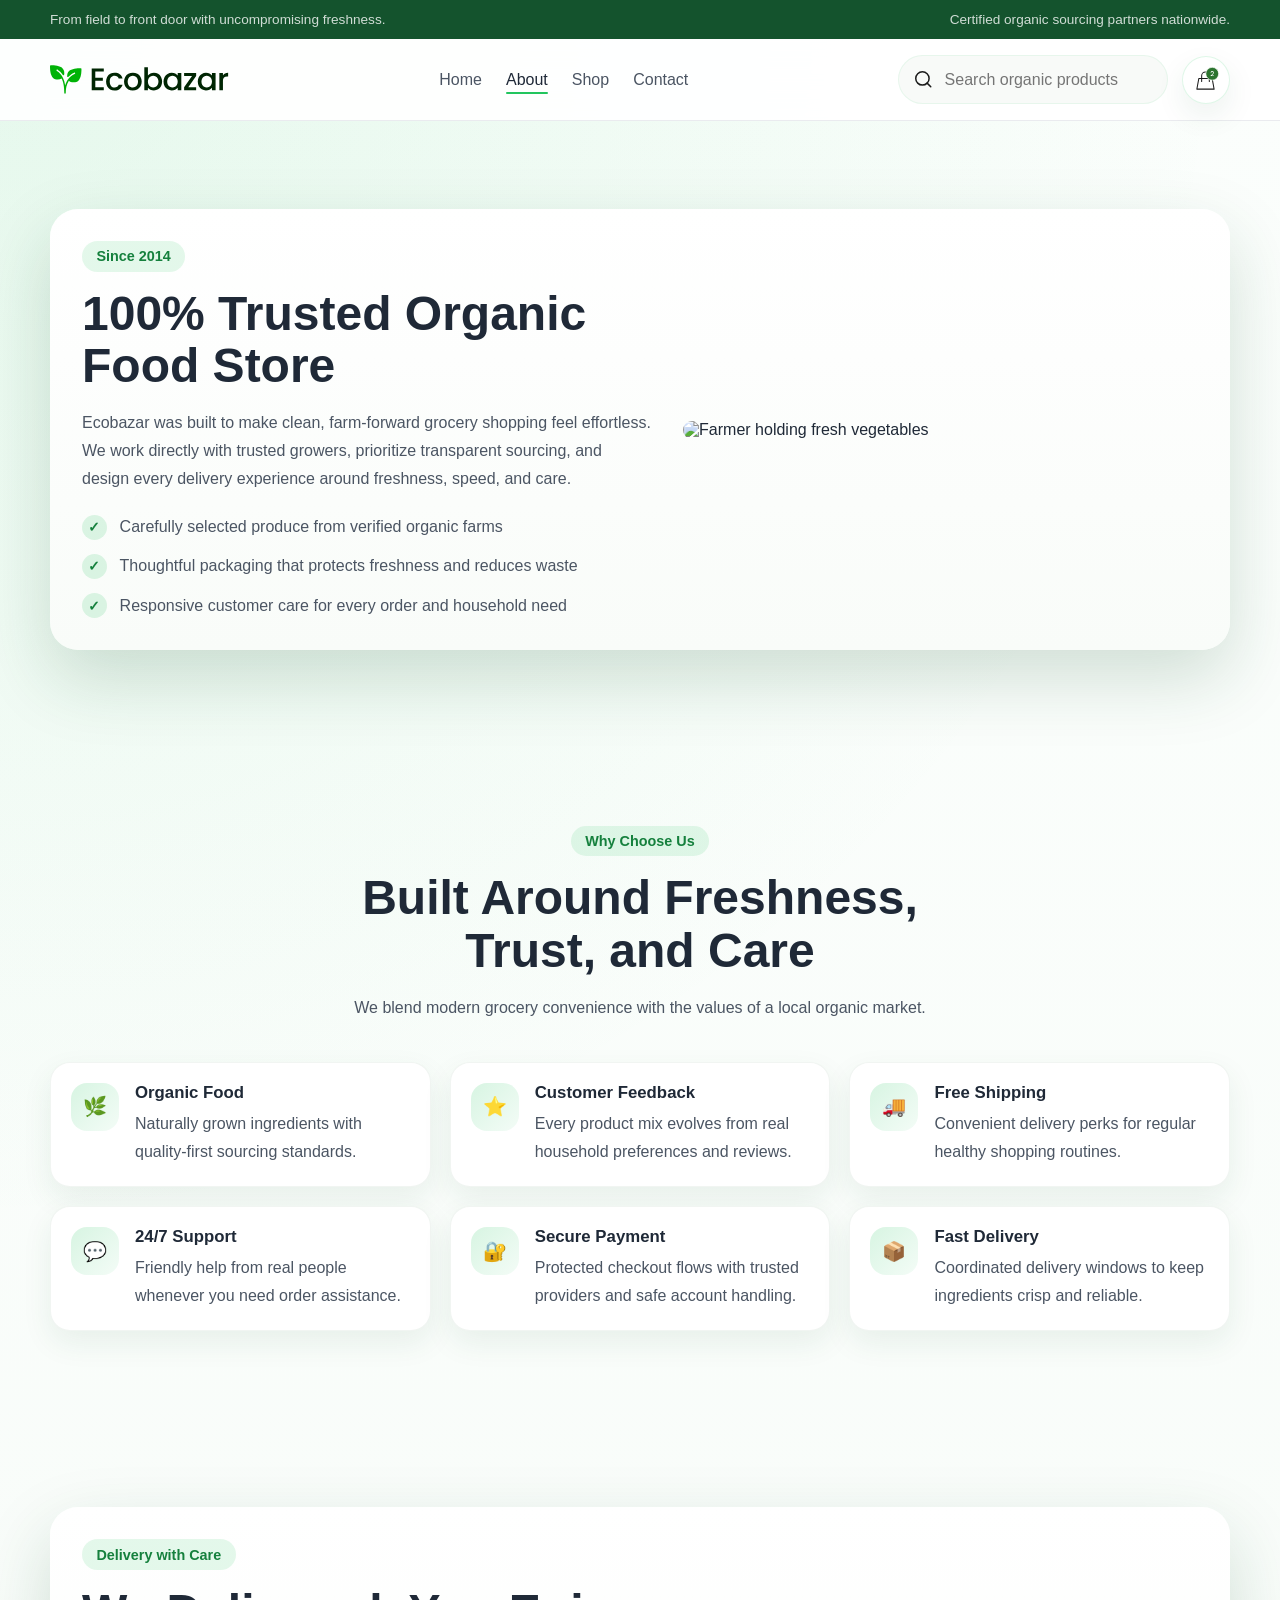
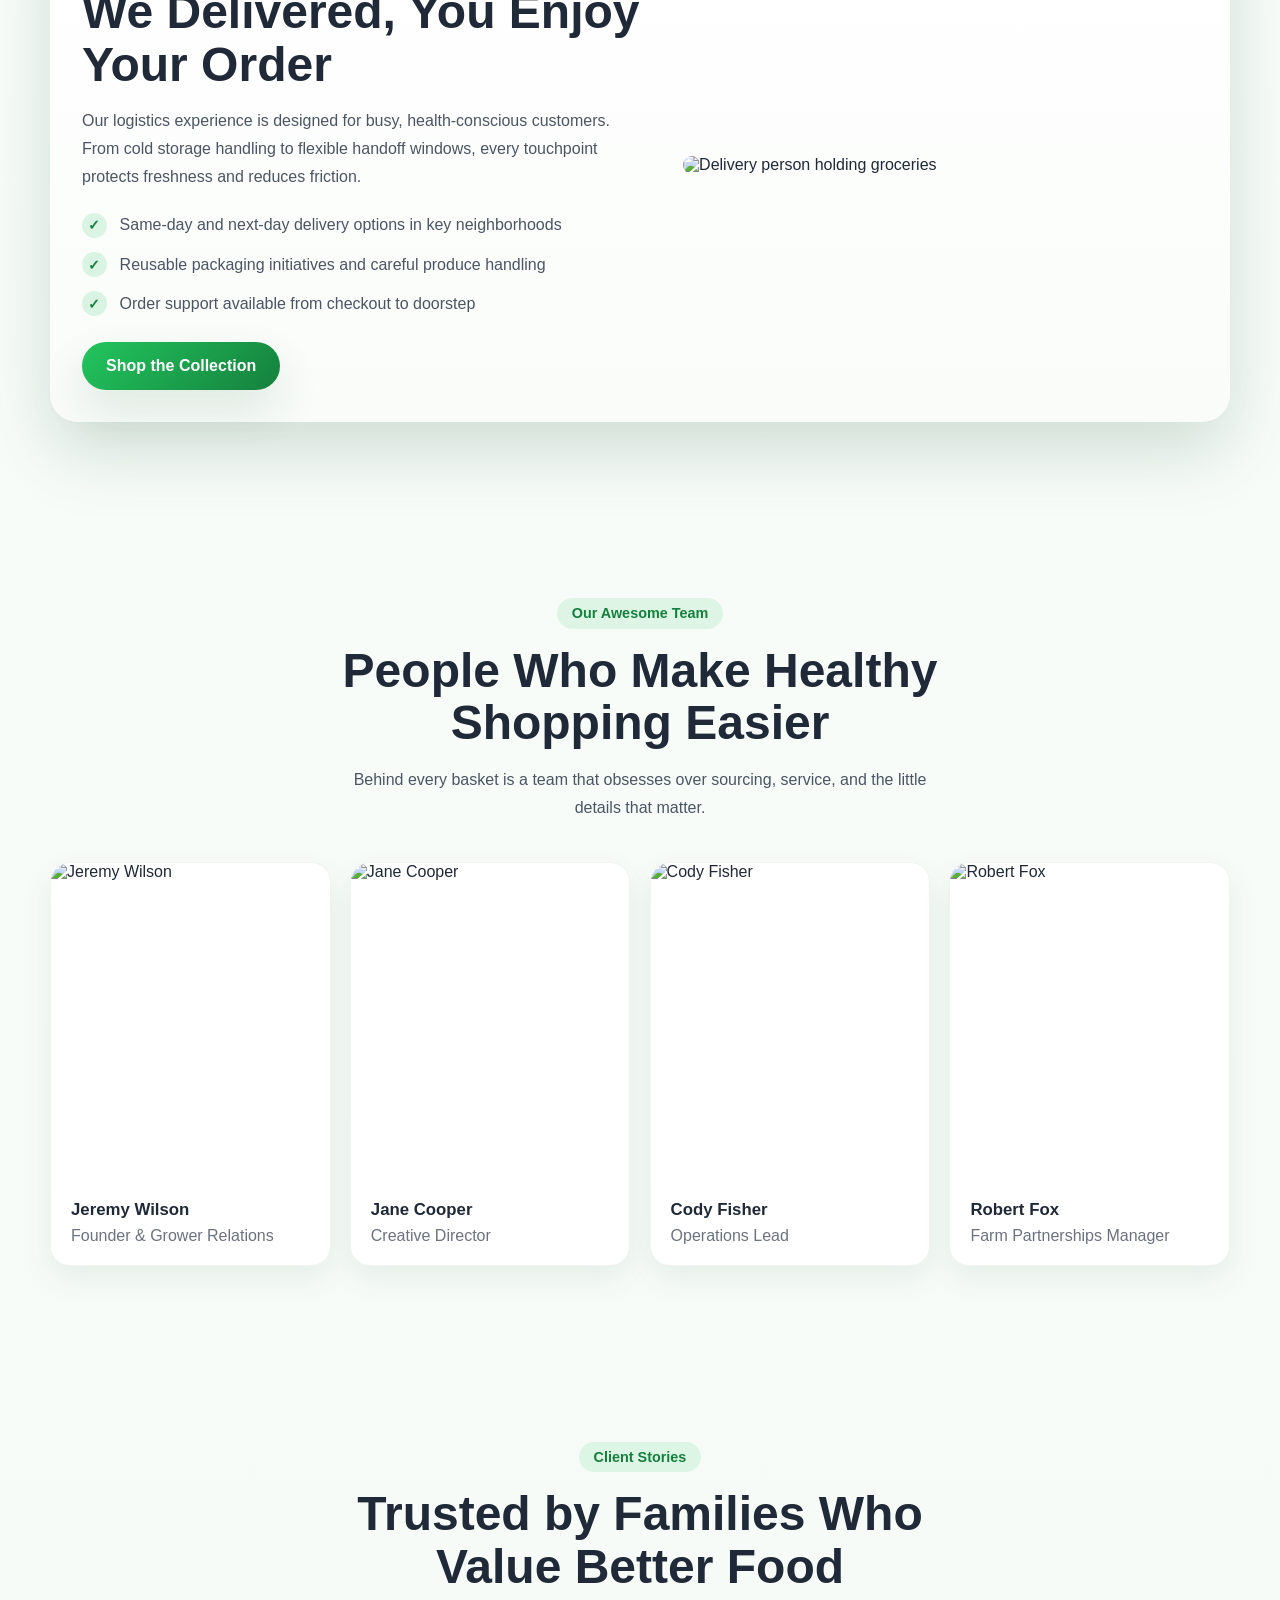
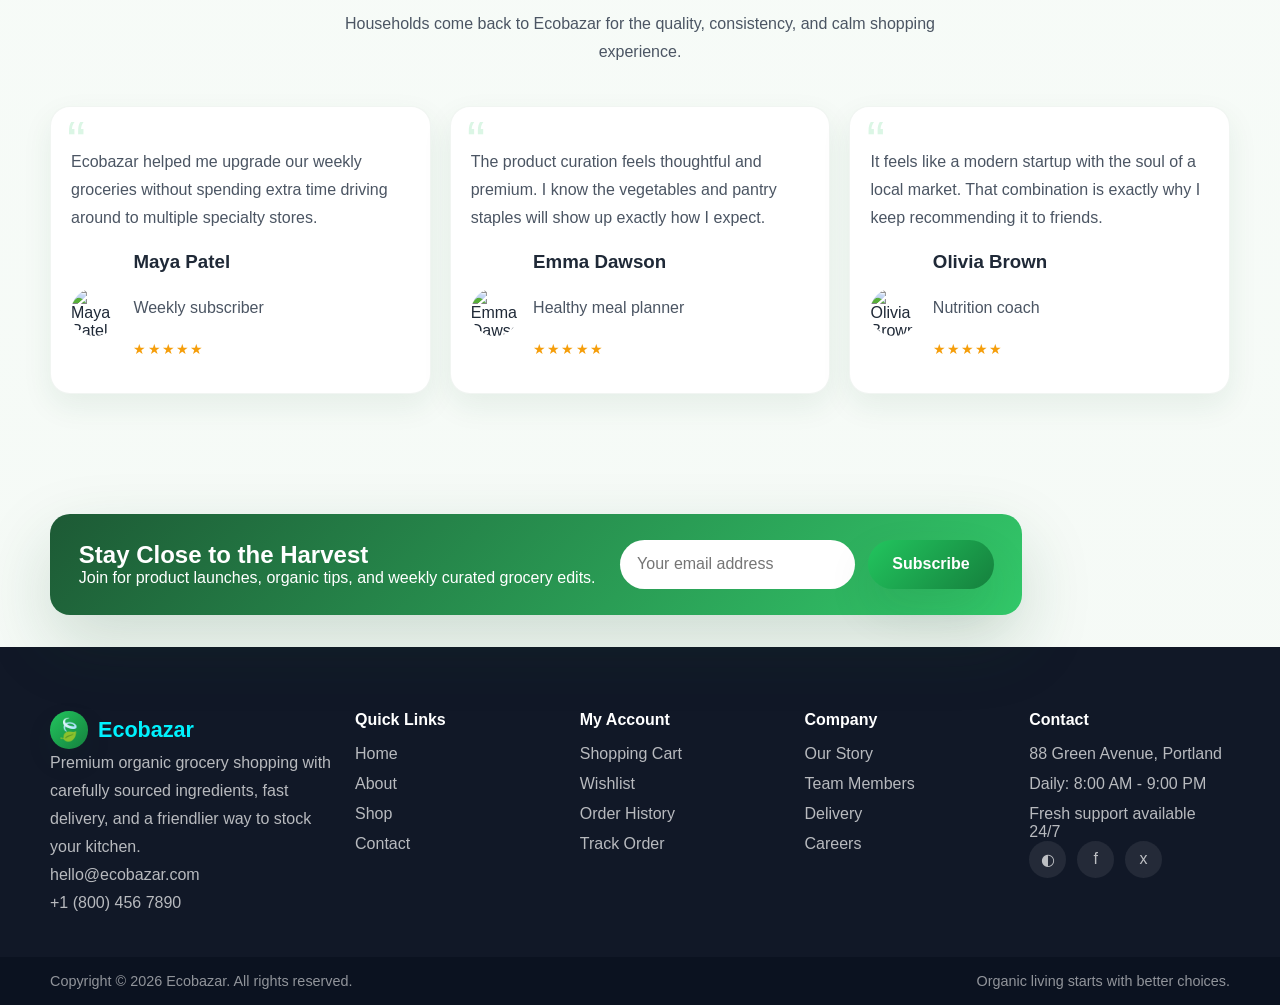
==== about.html @ c571ba60 "addlan" ====
<!DOCTYPE html>
<html lang="en">
  <head>
    <meta charset="UTF-8" />
    <meta name="viewport" content="width=device-width, initial-scale=1.0" />
    <title>About Ecobazar | Trusted Organic Food Store</title>
    <link rel="preconnect" href="https://fonts.googleapis.com" />
    <link rel="preconnect" href="https://fonts.gstatic.com" crossorigin />
    <link
      href="https://fonts.googleapis.com/css2?family=Poppins:wght@400;500;600;700;800&display=swap"
      rel="stylesheet"
    />
    <link rel="stylesheet" href="style.css" />
  </head>
  <body>
    <div class="page-shell">
      <div class="topbar">
        <div class="container">
          <span>From field to front door with uncompromising freshness.</span>
          <span>Certified organic sourcing partners nationwide.</span>
        </div>
      </div>
      <header class="header-main">
        <div class="container">
          <a class="logo" href="index.html">
            <img src="./images/escobarlogo.svg" alt="" class="nav__logo">
          </a>
          <div class="mobile-only-menu">
            <div class="menu-btn" onclick="toggleMenu()">
              <div class="bar"></div>
              <div class="bar"></div>
            </div>
            <div class="nav-container" id="navContainer">
              <ul class="nav-links">
                <li style="--i: 0.1s"><a href="index.html">Home</a></li>
                <li style="--i: 0.1s"><a href="about.html">About</a></li>
                <li style="--i: 0.2s"><a href="shop.html">Shop</a></li>
                <li style="--i: 0.3s"><a href="#footer-contact">Contact</a></li>
              </ul>
            </div>
          </div>
          <nav class="nav" aria-label="Primary navigation">
            <a href="index.html">Home</a>
            <a class="is-active" href="about.html">About</a>
            <a href="shop.html">Shop</a>
            <a href="#footer-contact">Contact</a>
          </nav>

          <div class="header-actions">
            <label class="search" aria-label="Search products">
              <img src="./images/searchicon.svg" alt="" class="nav__search">
              <input type="search" placeholder="Search organic products" />
            </label>
            <a class="icon-button" href="shop.html" aria-label="Cart"><img src="./images/shopbag.svg" alt="" class="nav__shop"></a>
          </div>
        </div>
      </header>

      <main>
        <section class="section">
          <div class="container">
            <div class="about-hero">
              <div class="content-block">
                <span class="eyebrow">Since 2014</span>
                <h1>100% Trusted Organic Food Store</h1>
                <p>
                  Ecobazar was built to make clean, farm-forward grocery shopping feel effortless. We
                  work directly with trusted growers, prioritize transparent sourcing, and design every
                  delivery experience around freshness, speed, and care.
                </p>
                <ul class="bullet-list">
                  <li>Carefully selected produce from verified organic farms</li>
                  <li>Thoughtful packaging that protects freshness and reduces waste</li>
                  <li>Responsive customer care for every order and household need</li>
                </ul>
              </div>
              <div class="media-card">
                <img
                  src="https://images.unsplash.com/photo-1464226184884-fa280b87c399?auto=format&fit=crop&w=1000&q=80"
                  alt="Farmer holding fresh vegetables"
                />
              </div>
            </div>
          </div>
        </section>

        <section class="section">
          <div class="container">
            <div class="section-heading">
              <span class="eyebrow">Why Choose Us</span>
              <h2>Built Around Freshness, Trust, and Care</h2>
              <p>
                We blend modern grocery convenience with the values of a local organic market.
              </p>
            </div>

            <div class="benefits-grid">
              <article class="benefit-card">
                <span class="benefit-icon">🌿</span>
                <div>
                  <h3>Organic Food</h3>
                  <p>Naturally grown ingredients with quality-first sourcing standards.</p>
                </div>
              </article>
              <article class="benefit-card">
                <span class="benefit-icon">⭐</span>
                <div>
                  <h3>Customer Feedback</h3>
                  <p>Every product mix evolves from real household preferences and reviews.</p>
                </div>
              </article>
              <article class="benefit-card">
                <span class="benefit-icon">🚚</span>
                <div>
                  <h3>Free Shipping</h3>
                  <p>Convenient delivery perks for regular healthy shopping routines.</p>
                </div>
              </article>
              <article class="benefit-card">
                <span class="benefit-icon">💬</span>
                <div>
                  <h3>24/7 Support</h3>
                  <p>Friendly help from real people whenever you need order assistance.</p>
                </div>
              </article>
              <article class="benefit-card">
                <span class="benefit-icon">🔐</span>
                <div>
                  <h3>Secure Payment</h3>
                  <p>Protected checkout flows with trusted providers and safe account handling.</p>
                </div>
              </article>
              <article class="benefit-card">
                <span class="benefit-icon">📦</span>
                <div>
                  <h3>Fast Delivery</h3>
                  <p>Coordinated delivery windows to keep ingredients crisp and reliable.</p>
                </div>
              </article>
            </div>
          </div>
        </section>

        <section class="section">
          <div class="container">
            <div class="delivery-panel">
              <div class="content-block">
                <span class="eyebrow">Delivery with Care</span>
                <h2>We Delivered, You Enjoy Your Order</h2>
                <p>
                  Our logistics experience is designed for busy, health-conscious customers. From cold
                  storage handling to flexible handoff windows, every touchpoint protects freshness and
                  reduces friction.
                </p>
                <ul class="bullet-list">
                  <li>Same-day and next-day delivery options in key neighborhoods</li>
                  <li>Reusable packaging initiatives and careful produce handling</li>
                  <li>Order support available from checkout to doorstep</li>
                </ul>
                <div style="margin-top: 1.6rem">
                  <a class="button" href="shop.html">Shop the Collection</a>
                </div>
              </div>
              <div class="media-card">
                <img
                  src="https://images.unsplash.com/photo-1583258292688-d0213dc5a3a8?auto=format&fit=crop&w=1000&q=80"
                  alt="Delivery person holding groceries"
                />
              </div>
            </div>
          </div>
        </section>

        <section class="section">
          <div class="container">
            <div class="section-heading">
              <span class="eyebrow">Our Awesome Team</span>
              <h2>People Who Make Healthy Shopping Easier</h2>
              <p>
                Behind every basket is a team that obsesses over sourcing, service, and the little
                details that matter.
              </p>
            </div>

            <div class="team-grid">
              <article class="team-card">
                <img src="https://images.unsplash.com/photo-1500648767791-00dcc994a43e?auto=format&fit=crop&w=700&q=80" alt="Jeremy Wilson" />
                <div class="team-copy">
                  <h3>Jeremy Wilson</h3>
                  <p>Founder &amp; Grower Relations</p>
                </div>
              </article>
              <article class="team-card">
                <img src="https://images.unsplash.com/photo-1506794778202-cad84cf45f1d?auto=format&fit=crop&w=700&q=80" alt="Jane Cooper" />
                <div class="team-copy">
                  <h3>Jane Cooper</h3>
                  <p>Creative Director</p>
                </div>
              </article>
              <article class="team-card">
                <img src="https://images.unsplash.com/photo-1507591064344-4c6ce005b128?auto=format&fit=crop&w=700&q=80" alt="Cody Fisher" />
                <div class="team-copy">
                  <h3>Cody Fisher</h3>
                  <p>Operations Lead</p>
                </div>
              </article>
              <article class="team-card">
                <img src="https://images.unsplash.com/photo-1502767089025-6572583495b0?auto=format&fit=crop&w=700&q=80" alt="Robert Fox" />
                <div class="team-copy">
                  <h3>Robert Fox</h3>
                  <p>Farm Partnerships Manager</p>
                </div>
              </article>
            </div>
          </div>
        </section>

        <section class="section">
          <div class="container">
            <div class="section-heading">
              <span class="eyebrow">Client Stories</span>
              <h2>Trusted by Families Who Value Better Food</h2>
              <p>
                Households come back to Ecobazar for the quality, consistency, and calm shopping
                experience.
              </p>
            </div>

            <div class="testimonial-grid">
              <article class="testimonial-card">
                <p>
                  Ecobazar helped me upgrade our weekly groceries without spending extra time driving
                  around to multiple specialty stores.
                </p>
                <div class="reviewer">
                  <img src="https://images.unsplash.com/photo-1494790108377-be9c29b29330?auto=format&fit=crop&w=200&q=80" alt="Maya Patel" />
                  <div>
                    <h3>Maya Patel</h3>
                    <p class="reviewer-role">Weekly subscriber</p>
                    <div class="rating">★★★★★</div>
                  </div>
                </div>
              </article>
              <article class="testimonial-card">
                <p>
                  The product curation feels thoughtful and premium. I know the vegetables and pantry
                  staples will show up exactly how I expect.
                </p>
                <div class="reviewer">
                  <img src="https://images.unsplash.com/photo-1438761681033-6461ffad8d80?auto=format&fit=crop&w=200&q=80" alt="Emma Dawson" />
                  <div>
                    <h3>Emma Dawson</h3>
                    <p class="reviewer-role">Healthy meal planner</p>
                    <div class="rating">★★★★★</div>
                  </div>
                </div>
              </article>
              <article class="testimonial-card">
                <p>
                  It feels like a modern startup with the soul of a local market. That combination is
                  exactly why I keep recommending it to friends.
                </p>
                <div class="reviewer">
                  <img src="https://images.unsplash.com/photo-1502685104226-ee32379fefbe?auto=format&fit=crop&w=200&q=80" alt="Olivia Brown" />
                  <div>
                    <h3>Olivia Brown</h3>
                    <p class="reviewer-role">Nutrition coach</p>
                    <div class="rating">★★★★★</div>
                  </div>
                </div>
              </article>
            </div>
          </div>
        </section>
      </main>

      <section class="newsletter">
        <div class="container">
          <div class="newsletter-panel">
            <div>
              <h2>Stay Close to the Harvest</h2>
              <p>Join for product launches, organic tips, and weekly curated grocery edits.</p>
            </div>
            <form class="newsletter-form">
              <input type="email" placeholder="Your email address" />
              <button class="button" type="submit">Subscribe</button>
            </form>
          </div>
        </div>
      </section>

      <footer class="footer-main" id="footer-contact">
        <div class="container">
          <div class="footer-grid">
            <div class="footer-column">
              <a class="logo" href="index.html">
                <span class="logo-mark">🍃</span>
                <span>Ecobazar</span>
              </a>
              <p>
                Premium organic grocery shopping with carefully sourced ingredients, fast delivery,
                and a friendlier way to stock your kitchen.
              </p>
              <p>hello@ecobazar.com</p>
              <p>+1 (800) 456 7890</p>
            </div>
            <div class="footer-column">
              <h3>Quick Links</h3>
              <ul>
                <li><a href="index.html">Home</a></li>
                <li><a href="about.html">About</a></li>
                <li><a href="shop.html">Shop</a></li>
                <li><a href="#footer-contact">Contact</a></li>
              </ul>
            </div>
            <div class="footer-column">
              <h3>My Account</h3>
              <ul>
                <li><a href="shop.html">Shopping Cart</a></li>
                <li><a href="shop.html">Wishlist</a></li>
                <li><a href="shop.html">Order History</a></li>
                <li><a href="shop.html">Track Order</a></li>
              </ul>
            </div>
            <div class="footer-column">
              <h3>Company</h3>
              <ul>
                <li><a href="about.html">Our Story</a></li>
                <li><a href="about.html">Team Members</a></li>
                <li><a href="about.html">Delivery</a></li>
                <li><a href="shop.html">Careers</a></li>
              </ul>
            </div>
            <div class="footer-column">
              <h3>Contact</h3>
              <ul>
                <li>88 Green Avenue, Portland</li>
                <li>Daily: 8:00 AM - 9:00 PM</li>
                <li>Fresh support available 24/7</li>
              </ul>
              <div class="socials">
                <a href="#" aria-label="Instagram">◐</a>
                <a href="#" aria-label="Facebook">f</a>
                <a href="#" aria-label="Twitter">x</a>
              </div>
            </div>
          </div>
        </div>
      </footer>
      <div class="footer-bottom">
        <div class="container">
          <span>Copyright © 2026 Ecobazar. All rights reserved.</span>
          <span>Organic living starts with better choices.</span>
        </div>
      </div>
    </div>
    <script>
      function toggleMenu() {
        document.getElementById("navContainer").classList.toggle("active");
        document.querySelector(".menu-btn").classList.toggle("open");
      }
    </script>
  </body>
</html>
---- style.css ----
:root {
  --green-50: #f2fbf5;
  --green-100: #dcfce7;
  --green-200: #bbf7d0;
  --green-400: #4ade80;
  --green-500: #22c55e;
  --green-600: #16a34a;
  --green-700: #15803d;
  --green-900: #14532d;
  --ink-900: #1f2937;
  --ink-700: #4b5563;
  --ink-500: #6b7280;
  --surface: #ffffff;
  --surface-soft: #f8faf8;
  --warning: #f59e0b;
  --shadow-sm: 0 12px 30px rgba(20, 83, 45, 0.08);
  --shadow-md: 0 20px 45px rgba(20, 83, 45, 0.12);
  --shadow-lg: 0 28px 70px rgba(20, 83, 45, 0.18);
  --radius-md: 20px;
  --radius-lg: 28px;
  --container: min(1180px, calc(100% - 2rem));
  --transition: 180ms ease;
}

*,
*::before,
*::after {
  box-sizing: border-box;
}

html {
  scroll-behavior: smooth;
}

body {
  margin: 0;
  font-family: "Poppins", sans-serif;
  color: var(--ink-900);
  background:
    radial-gradient(circle at top left, rgba(34, 197, 94, 0.1), transparent 28%),
    linear-gradient(180deg, #fbfefc 0%, #f5faf6 100%);
}

img {
  display: block;
  width: 100%;
  max-width: 100%;
}

a {
  color: inherit;
  text-decoration: none;
}

button,
input {
  font: inherit;
}

ul {
  list-style: none;
  padding: 0;
  margin: 0;
}

p,
h1,
h2,
h3,
h4 {
  margin: 0;
}

.container {
  width: var(--container);
  margin: 0 auto;
}

.page-shell {
  overflow: hidden;
}

.topbar {
  background: var(--green-900);
  color: rgba(255, 255, 255, 0.8);
  font-size: 0.85rem;
}

.topbar .container,
.header-main .container,
.newsletter .container,
.footer-main .container,
.footer-bottom .container {
  display: flex;
  align-items: center;
  justify-content: space-between;
  gap: 1rem;
}

.topbar .container {
  padding: 0.75rem 0;
}

.header-main {
  position: sticky;
  top: 0;
  z-index: 20;
  background: rgba(255, 255, 255, 0.92);
  backdrop-filter: blur(18px);
  border-bottom: 1px solid rgba(229, 231, 235, 0.8);
}

.nav__search {
  width: 20px;
}

.nav__shop {
  width: 25px;
}

.nav__logo {
  width: 180px;
}

:root {
  --accent: #00f2fe;
  --bg: #0b0d17;
}

body { 
  margin: 0; 
  
  font-family: 'Inter', sans-serif; 
  overflow-x: hidden; 
}

.navbar {
  display: flex;
  justify-content: space-between;
  align-items: center;
  padding: 0 25px;
  height: 70px;
}

.logo {
   color: white; font-weight: 800; font-size: 1.3rem; }
.logo span { color: var(--accent); }


.mobile-only-menu {
  display: none;
}

.header-main .container {
  padding: 1rem 0;
}

.logo {
  display: inline-flex;
  align-items: center;
  gap: 0.65rem;
  font-size: 1.35rem;
  font-weight: 700;
}

.logo-mark {
  width: 2.35rem;
  height: 2.35rem;
  border-radius: 50%;
  display: inline-grid;
  place-items: center;
  color: #fff;
  background: linear-gradient(135deg, var(--green-500), var(--green-700));
  box-shadow: var(--shadow-sm);
}

.nav {
  display: flex;
  align-items: center;
  gap: 1.5rem;
  color: var(--ink-700);
}

.nav a {
  position: relative;
  font-weight: 500;
  transition: color var(--transition);
}

.nav a::after {
  content: "";
  position: absolute;
  left: 0;
  bottom: -0.35rem;
  width: 100%;
  height: 2px;
  border-radius: 999px;
  background: var(--green-500);
  transform: scaleX(0);
  transform-origin: left;
  transition: transform var(--transition);
}

.nav a:hover,
.nav a.is-active {
  color: var(--ink-900);
}

.nav a:hover::after,
.nav a.is-active::after {
  transform: scaleX(1);
}

.header-actions {
  display: flex;
  align-items: center;
  gap: 0.9rem;
}

.search {
  min-width: 270px;
  display: flex;
  align-items: center;
  gap: 0.65rem;
  padding: 0.85rem 1rem;
  border-radius: 999px;
  background: var(--surface-soft);
  border: 1px solid rgba(34, 197, 94, 0.08);
}

.search input {
  width: 100%;
  border: 0;
  outline: 0;
  background: transparent;
  color: var(--ink-900);
}

.icon-button {
  width: 3rem;
  height: 3rem;
  display: inline-grid;
  place-items: center;
  border-radius: 50%;
  border: 1px solid rgba(34, 197, 94, 0.14);
  background: var(--surface);
  box-shadow: var(--shadow-sm);
  transition: transform var(--transition), box-shadow var(--transition), background var(--transition);
}

.icon-button:hover {
  transform: translateY(-2px);
  box-shadow: var(--shadow-md);
  background: var(--green-50);
}

.section {
  padding: 5.5rem 0;
}

.section-heading {
  max-width: 38rem;
  margin: 0 auto 2.5rem;
  text-align: center;
}

.eyebrow {
  display: inline-flex;
  align-items: center;
  gap: 0.45rem;
  padding: 0.45rem 0.9rem;
  border-radius: 999px;
  background: rgba(34, 197, 94, 0.12);
  color: var(--green-700);
  font-size: 0.9rem;
  font-weight: 600;
  margin-bottom: 1rem;
}

.section-heading h2,
.content-block h1,
.content-block h2 {
  font-size: clamp(2rem, 4vw, 3rem);
  line-height: 1.1;
  margin-bottom: 1rem;
}

.section-heading p,
.content-block p,
.card-copy p,
.testimonial-card p,
.footer-column p,
.feature-item p,
.benefit-card p {
  color: var(--ink-700);
  line-height: 1.75;
}

.button,
.button-outline {
  display: inline-flex;
  align-items: center;
  justify-content: center;
  gap: 0.55rem;
  padding: 0.95rem 1.5rem;
  border-radius: 999px;
  border: 0;
  font-weight: 600;
  cursor: pointer;
  transition: transform var(--transition), box-shadow var(--transition), background var(--transition), color var(--transition);
}

.button {
  color: #fff;
  background: linear-gradient(135deg, var(--green-500), var(--green-700));
  box-shadow: var(--shadow-md);
}

.button:hover {
  transform: translateY(-2px);
  box-shadow: var(--shadow-lg);
}

.button-outline {
  color: var(--green-700);
  background: rgba(34, 197, 94, 0.08);
}

.button-outline:hover {
  background: rgba(34, 197, 94, 0.16);
  transform: translateY(-2px);
}

.hero {
  padding: 3rem 0 4.5rem;
}

.hero-panel,
.about-hero,
.delivery-panel {
  display: grid;
  grid-template-columns: 1.05fr 0.95fr;
  align-items: center;
  gap: 2rem;
  padding: 2rem;
  border-radius: var(--radius-lg);
  background: var(--surface);
  box-shadow: var(--shadow-lg);
}

.hero-panel {
  background:
    linear-gradient(135deg, rgba(20, 83, 45, 0.92), rgba(34, 197, 94, 0.88)),
    linear-gradient(180deg, rgba(255, 255, 255, 0.04), rgba(255, 255, 255, 0));
  color: #fff;
  position: relative;
}

.hero-panel::before,
.hero-panel::after {
  content: "";
  position: absolute;
  border-radius: 50%;
  background: rgba(255, 255, 255, 0.08);
}

.hero-panel::before {
  width: 15rem;
  height: 15rem;
  top: -5rem;
  right: 18%;
}

.hero-panel::after {
  width: 11rem;
  height: 11rem;
  bottom: -3rem;
  left: 46%;
}

.hero-copy,
.content-block {
  position: relative;
  z-index: 1;
}

.hero-copy h1 {
  font-size: clamp(2.6rem, 6vw, 4.8rem);
  line-height: 1.03;
  margin-bottom: 1rem;
}

.hero-copy p {
  max-width: 32rem;
  color: rgba(255, 255, 255, 0.84);
  line-height: 1.8;
  margin-bottom: 1.8rem;
}

.hero-actions {
  display: flex;
  align-items: center;
  gap: 1rem;
  flex-wrap: wrap;
}

.hero-note {
  color: rgba(255, 255, 255, 0.82);
  font-weight: 500;
}

.hero-media,
.media-card {
  position: relative;
}

.hero-media img,
.about-hero img,
.delivery-panel img,
.banner-card img {
  border-radius: calc(var(--radius-lg) - 6px);
  min-height: 100%;
  object-fit: cover;
}

.floating-chip {
  position: absolute;
  padding: 0.9rem 1rem;
  border-radius: 1rem;
  background: rgba(255, 255, 255, 0.95);
  color: var(--ink-900);
  box-shadow: var(--shadow-md);
}

.chip-top {
  top: 1rem;
  left: -1rem;
}

.chip-bottom {
  right: -1rem;
  bottom: 1.2rem;
}

.stats-value {
  display: block;
  font-size: 1.2rem;
  font-weight: 700;
}

.stats-label {
  color: var(--ink-700);
  font-size: 0.85rem;
}

.features-bar {
  margin-top: -1.8rem;
  position: relative;
  z-index: 2;
}

.features-grid {
  display: grid;
  grid-template-columns: repeat(4, minmax(0, 1fr));
  gap: 1rem;
}

.feature-item,
.category-card,
.promo-card,
.product-card,
.team-card,
.testimonial-card,
.benefit-card,
.filter-card,
.mini-promo {
  background: var(--surface);
  border: 1px solid rgba(20, 83, 45, 0.06);
  border-radius: var(--radius-md);
  box-shadow: var(--shadow-sm);
}

.feature-item {
  padding: 1.5rem;
  display: flex;
  gap: 1rem;
  align-items: flex-start;
}

.feature-icon,
.benefit-icon,
.category-icon {
  width: 3rem;
  height: 3rem;
  flex: 0 0 3rem;
  display: grid;
  place-items: center;
  border-radius: 1rem;
  background: linear-gradient(135deg, rgba(34, 197, 94, 0.18), rgba(34, 197, 94, 0.05));
  color: var(--green-700);
  font-size: 1.2rem;
}

.feature-item h3,
.benefit-card h3,
.card-copy h3,
.team-copy h3,
.filter-card h3 {
  margin-bottom: 0.45rem;
  font-size: 1.05rem;
}

.promo-grid {
  display: grid;
  grid-template-columns: repeat(3, minmax(0, 1fr));
  gap: 1.25rem;
}

.promo-card {
  min-height: 18rem;
  display: flex;
  align-items: flex-end;
  padding: 1.5rem;
  position: relative;
  overflow: hidden;
  isolation: isolate;
}

.promo-card::before {
  content: "";
  position: absolute;
  inset: 0;
  background:
    linear-gradient(180deg, rgba(17, 24, 39, 0.08), rgba(17, 24, 39, 0.72)),
    var(--promo-bg, linear-gradient(135deg, #dcfce7, #86efac));
  z-index: -2;
}

.promo-card::after {
  content: "";
  position: absolute;
  inset: 0;
  background-image: var(--promo-image);
  background-size: cover;
  background-position: center;
  opacity: 0.82;
  z-index: -3;
}

.promo-card:hover,
.product-card:hover,
.team-card:hover,
.testimonial-card:hover,
.category-card:hover,
.benefit-card:hover,
.mini-promo:hover {
  transform: translateY(-6px);
  box-shadow: var(--shadow-md);
}

.promo-card,
.product-card,
.team-card,
.testimonial-card,
.category-card,
.benefit-card,
.mini-promo {
  transition: transform var(--transition), box-shadow var(--transition);
}

.promo-badge {
  display: inline-flex;
  align-items: center;
  gap: 0.4rem;
  width: fit-content;
  padding: 0.45rem 0.8rem;
  border-radius: 999px;
  background: rgba(255, 255, 255, 0.18);
  backdrop-filter: blur(10px);
  color: #fff;
  font-size: 0.8rem;
  font-weight: 600;
  margin-bottom: 0.85rem;
}

.promo-copy {
  color: #fff;
}

.promo-copy h3 {
  font-size: 1.75rem;
  line-height: 1.1;
  margin-bottom: 0.6rem;
}

.promo-copy p {
  margin-bottom: 1.15rem;
  color: rgba(255, 255, 255, 0.82);
}

.categories-grid {
  display: grid;
  grid-template-columns: repeat(6, minmax(0, 1fr));
  gap: 1rem;
}

.category-card {
  padding: 1.35rem;
  text-align: center;
}

.category-icon {
  margin: 0 auto 1rem;
}

.category-card h3 {
  font-size: 1rem;
  margin-bottom: 0.35rem;
}

.category-card span {
  color: var(--ink-500);
  font-size: 0.88rem;
}

.products-grid {
  display: grid;
  grid-template-columns: repeat(4, minmax(0, 1fr));
  gap: 1.2rem;
}

.product-card {
  padding: 1rem;
  overflow: hidden;
}

.product-media {
  position: relative;
  border-radius: 1.2rem;
  overflow: hidden;
  margin-bottom: 1rem;
  background: linear-gradient(180deg, #f6fbf7, #eff7ef);
}

.product-media img {
  aspect-ratio: 1 / 1;
  object-fit: cover;
}

.wishlist {
  position: absolute;
  top: 0.85rem;
  right: 0.85rem;
  width: 2.45rem;
  height: 2.45rem;
  display: grid;
  place-items: center;
  border-radius: 50%;
  color: var(--green-700);
  background: rgba(255, 255, 255, 0.92);
  box-shadow: var(--shadow-sm);
}

.product-meta {
  display: flex;
  align-items: flex-start;
  justify-content: space-between;
  gap: 1rem;
}

.product-name {
  font-size: 1rem;
  margin-bottom: 0.3rem;
}

.price {
  font-size: 1.05rem;
  font-weight: 700;
}

.price small {
  color: var(--ink-500);
  font-weight: 500;
  text-decoration: line-through;
  margin-left: 0.45rem;
}

.rating {
  color: var(--warning);
  font-size: 0.9rem;
  letter-spacing: 0.08em;
  margin: 0.65rem 0 1rem;
}

.rating span {
  color: var(--ink-500);
  letter-spacing: 0;
  margin-left: 0.35rem;
}

.banner-card {
  position: relative;
  overflow: hidden;
  border-radius: var(--radius-lg);
  box-shadow: var(--shadow-lg);
  min-height: 24rem;
}

.banner-card::after {
  content: "";
  position: absolute;
  inset: 0;
  background: linear-gradient(90deg, rgba(20, 83, 45, 0.82), rgba(20, 83, 45, 0.2));
}

.banner-copy {
  position: absolute;
  inset: 0 auto 0 0;
  z-index: 1;
  max-width: 34rem;
  padding: 3rem;
  display: flex;
  flex-direction: column;
  justify-content: center;
  color: #fff;
}

.banner-copy h2 {
  font-size: clamp(2rem, 4vw, 3.3rem);
  margin-bottom: 1rem;
}

.banner-copy p {
  color: rgba(255, 255, 255, 0.82);
  margin-bottom: 1.5rem;
  line-height: 1.75;
}

.team-grid,
.testimonial-grid,
.benefits-grid {
  display: grid;
  gap: 1.2rem;
}

.team-grid {
  grid-template-columns: repeat(4, minmax(0, 1fr));
}

.team-card {
  overflow: hidden;
}

.team-card img {
  aspect-ratio: 0.88 / 1;
  object-fit: cover;
}

.team-copy,
.testimonial-card,
.benefit-card {
  padding: 1.25rem;
}

.team-copy p,
.reviewer-role {
  color: var(--ink-500);
}

.testimonial-grid {
  grid-template-columns: repeat(3, minmax(0, 1fr));
}

.testimonial-card {
  position: relative;
}

.testimonial-card::before {
  content: "“";
  font-size: 3.5rem;
  line-height: 1;
  color: rgba(34, 197, 94, 0.16);
  position: absolute;
  top: 0.4rem;
  left: 1rem;
}

.testimonial-card p {
  position: relative;
  z-index: 1;
  margin: 1.3rem 0 1.2rem;
}

.reviewer {
  display: flex;
  align-items: center;
  gap: 0.9rem;
}

.reviewer img {
  width: 3rem;
  height: 3rem;
  border-radius: 50%;
  object-fit: cover;
}

.newsletter {
  padding: 2rem 0;
}

.newsletter-panel {
  display: flex;
  align-items: center;
  justify-content: space-between;
  gap: 1.5rem;
  padding: 1.65rem 1.8rem;
  border-radius: var(--radius-md);
  background: linear-gradient(135deg, rgba(20, 83, 45, 0.96), rgba(34, 197, 94, 0.92));
  box-shadow: var(--shadow-lg);
  color: #fff;
}

.newsletter-form {
  display: flex;
  align-items: center;
  gap: 0.85rem;
  flex: 1;
  justify-content: flex-end;
}

.newsletter-form input {
  width: min(26rem, 100%);
  padding: 0.95rem 1.1rem;
  border-radius: 999px;
  border: 0;
  outline: 0;
}

.footer-main {
  background: #111827;
  color: rgba(255, 255, 255, 0.84);
  padding: 4rem 0 2.5rem;
}

.footer-grid {
  display: grid;
  grid-template-columns: 1.4fr repeat(4, 1fr);
  gap: 1.5rem;
  width: 100%;
}

.footer-column h3 {
  color: #fff;
  margin-bottom: 1rem;
  font-size: 1rem;
}

.footer-column li + li {
  margin-top: 0.75rem;
}

.footer-column a,
.footer-column li,
.footer-column p {
  color: rgba(255, 255, 255, 0.7);
}

.footer-column a:hover {
  color: #fff;
}

.footer-bottom {
  background: #0b1220;
  color: rgba(255, 255, 255, 0.55);
  padding: 1rem 0;
  font-size: 0.9rem;
}

.socials {
  display: flex;
  gap: 0.7rem;
}

.socials a {
  width: 2.3rem;
  height: 2.3rem;
  display: grid;
  place-items: center;
  border-radius: 50%;
  background: rgba(255, 255, 255, 0.08);
}

.socials a:hover {
  background: rgba(255, 255, 255, 0.14);
}

.about-hero,
.delivery-panel {
  background: linear-gradient(180deg, #ffffff, #f9fcf9);
}

.benefits-grid {
  grid-template-columns: repeat(3, minmax(0, 1fr));
}

.benefit-card {
  display: flex;
  gap: 1rem;
  align-items: flex-start;
}

.bullet-list {
  margin-top: 1.35rem;
  display: grid;
  gap: 0.9rem;
}

.bullet-list li {
  display: flex;
  align-items: center;
  gap: 0.8rem;
  color: var(--ink-700);
}

.bullet-list li::before {
  content: "✓";
  width: 1.55rem;
  height: 1.55rem;
  display: grid;
  place-items: center;
  border-radius: 50%;
  background: rgba(34, 197, 94, 0.15);
  color: var(--green-700);
  font-size: 0.85rem;
  font-weight: 700;
}

.shop-layout {
  display: grid;
  grid-template-columns: 290px minmax(0, 1fr);
  gap: 1.5rem;
}

.filters {
  display: grid;
  gap: 1rem;
  align-content: start;
}

.filter-card {
  padding: 1.3rem;
}

.filter-list {
  display: grid;
  gap: 0.85rem;
  margin-top: 1rem;
}

.filter-list li {
  display: flex;
  align-items: center;
  justify-content: space-between;
  gap: 1rem;
  color: var(--ink-700);
}

.filter-list a:hover,
.tag-list a:hover {
  color: var(--green-700);
}

.range-bar {
  position: relative;
  margin: 1.1rem 0 0.85rem;
  height: 0.45rem;
  border-radius: 999px;
  background: #d1d5db;
}

.range-bar::before {
  content: "";
  position: absolute;
  left: 18%;
  right: 22%;
  top: 0;
  bottom: 0;
  border-radius: inherit;
  background: linear-gradient(90deg, var(--green-500), var(--green-700));
}

.range-dot {
  position: absolute;
  top: 50%;
  width: 1rem;
  height: 1rem;
  border-radius: 50%;
  background: #fff;
  border: 3px solid var(--green-600);
  transform: translate(-50%, -50%);
}

.range-dot.left {
  left: 18%;
}

.range-dot.right {
  left: 78%;
}

.tag-list {
  display: flex;
  flex-wrap: wrap;
  gap: 0.7rem;
  margin-top: 1rem;
}

.tag-list a,
.pagination a {
  display: inline-flex;
  align-items: center;
  justify-content: center;
  padding: 0.55rem 0.9rem;
  border-radius: 999px;
  background: var(--green-50);
  color: var(--green-700);
  font-size: 0.9rem;
  font-weight: 500;
  transition: background var(--transition), transform var(--transition), color var(--transition);
}

.tag-list a:hover,
.pagination a:hover {
  background: var(--green-100);
  transform: translateY(-2px);
}

.mini-promo {
  overflow: hidden;
}

.mini-promo img {
  aspect-ratio: 1 / 0.92;
  object-fit: cover;
}

.mini-promo .card-copy {
  padding: 1.1rem 1.2rem 1.3rem;
}

.shop-toolbar {
  display: flex;
  align-items: center;
  justify-content: space-between;
  gap: 1rem;
  margin-bottom: 1.2rem;
}

.toolbar-pill {
  display: inline-flex;
  align-items: center;
  gap: 0.4rem;
  padding: 0.6rem 0.9rem;
  border-radius: 999px;
  background: var(--surface);
  border: 1px solid rgba(20, 83, 45, 0.08);
  box-shadow: var(--shadow-sm);
  color: var(--ink-700);
}

.shop-products {
  display: grid;
  grid-template-columns: repeat(3, minmax(0, 1fr));
  gap: 1.2rem;
}

.pagination {
  display: flex;
  align-items: center;
  justify-content: center;
  gap: 0.7rem;
  margin-top: 2rem;
}

.pagination a.is-current {
  color: #fff;
  background: linear-gradient(135deg, var(--green-500), var(--green-700));
}

.utility-row {
  display: flex;
  align-items: center;
  justify-content: space-between;
  gap: 1rem;
  margin-bottom: 2rem;
}

.muted {
  color: var(--ink-500);
}

@media (min-width: 1380px) {
  .shop-products {
    grid-template-columns: repeat(4, minmax(0, 1fr));
  }
}

@media (max-width: 1100px) {
  .nav {
    display: none;
  }

  .features-grid,
  .categories-grid,
  .products-grid,
  .team-grid,
  .benefits-grid,
  .footer-grid,
  .shop-products {
    grid-template-columns: repeat(2, minmax(0, 1fr));
  }

  @media (max-width: 768px) {
  .mobile-only-menu {
    display: block;
  }

  .menu-btn {
    width: 42px; height: 42px;
    background-color: #15803d;
    border-radius: 12px;
    display: flex; flex-direction: column;
    align-items: center; justify-content: center; gap: 5px;
    cursor: pointer;
    border: 1px solid rgba(255,255,255,0.1);
  }

  .bar { width: 18px; height: 2px; background: white; transition: 0.3s; border-radius: 2px; }

  .nav-container {
    position: fixed;
    top: 85px; right: -100%;
    width: 260px;
    background-color: #15803d;
    backdrop-filter: blur(15px);
    border-radius: 22px;
    padding: 25px;
    border: 1px solid rgba(255,255,255,0.1);
    transition: 0.6s cubic-bezier(0.68, -0.55, 0.27, 1.55);
    box-shadow: 0 20px 50px rgba(0,0,0,0.5);
  }

  .nav-container.active { right: 20px; }

  .nav-links { list-style: none; padding: 0; margin: 0; }
  
  .nav-links li {
    opacity: 0; transform: translateX(30px);
    transition: 0.4s ease; margin-bottom: 10px;
  }

  .nav-container.active li {
    opacity: 1; transform: translateX(0);
    transition-delay: var(--i);
  }

  .nav-links a {
    display: block; color: white; text-decoration: none;
    padding: 12px; border-radius: 12px; transition: 0.3s;
  }

  .nav-links a:hover { background: rgba(0, 242, 254, 0.1); color: var(--accent); }

  /* Кнопка превращается в крестик */
  .menu-btn.open .bar:nth-child(1) { transform: translateY(3.5px) rotate(45deg); }
  .menu-btn.open .bar:nth-child(2) { transform: translateY(-3.5px) rotate(-45deg); }
}


  .promo-grid,
  .testimonial-grid,
  .shop-layout,
  .hero-panel,
  .about-hero,
  .delivery-panel {
    grid-template-columns: 1fr;
  }

  .shop-layout {
    gap: 2rem;
  }

  .footer-grid {
    grid-template-columns: repeat(2, minmax(0, 1fr));
  }
}

@media (max-width: 780px) {
  .header-main .container,
  .topbar .container,
  .newsletter-panel,
  .footer-bottom .container {
    flex-direction: column;
    align-items: stretch;
  }

  .header-actions,
  .newsletter-form {
    width: 100%;
  }

  .search {
    min-width: 0;
    flex: 1;
  }

  .features-grid,
  .promo-grid,
  .categories-grid,
  .products-grid,
  .team-grid,
  .testimonial-grid,
  .benefits-grid,
  .footer-grid,
  .shop-products {
    grid-template-columns: 1fr;
  }

  .section {
    padding: 4.2rem 0;
  }

  .hero,
  .newsletter {
    padding-top: 2rem;
  }

  .hero-panel,
  .about-hero,
  .delivery-panel,
  .banner-copy {
    padding: 1.5rem;
  }

  .utility-row,
  .shop-toolbar {
    flex-direction: column;
    align-items: flex-start;
  }

  .banner-card {
    min-height: 27rem;
  }
}
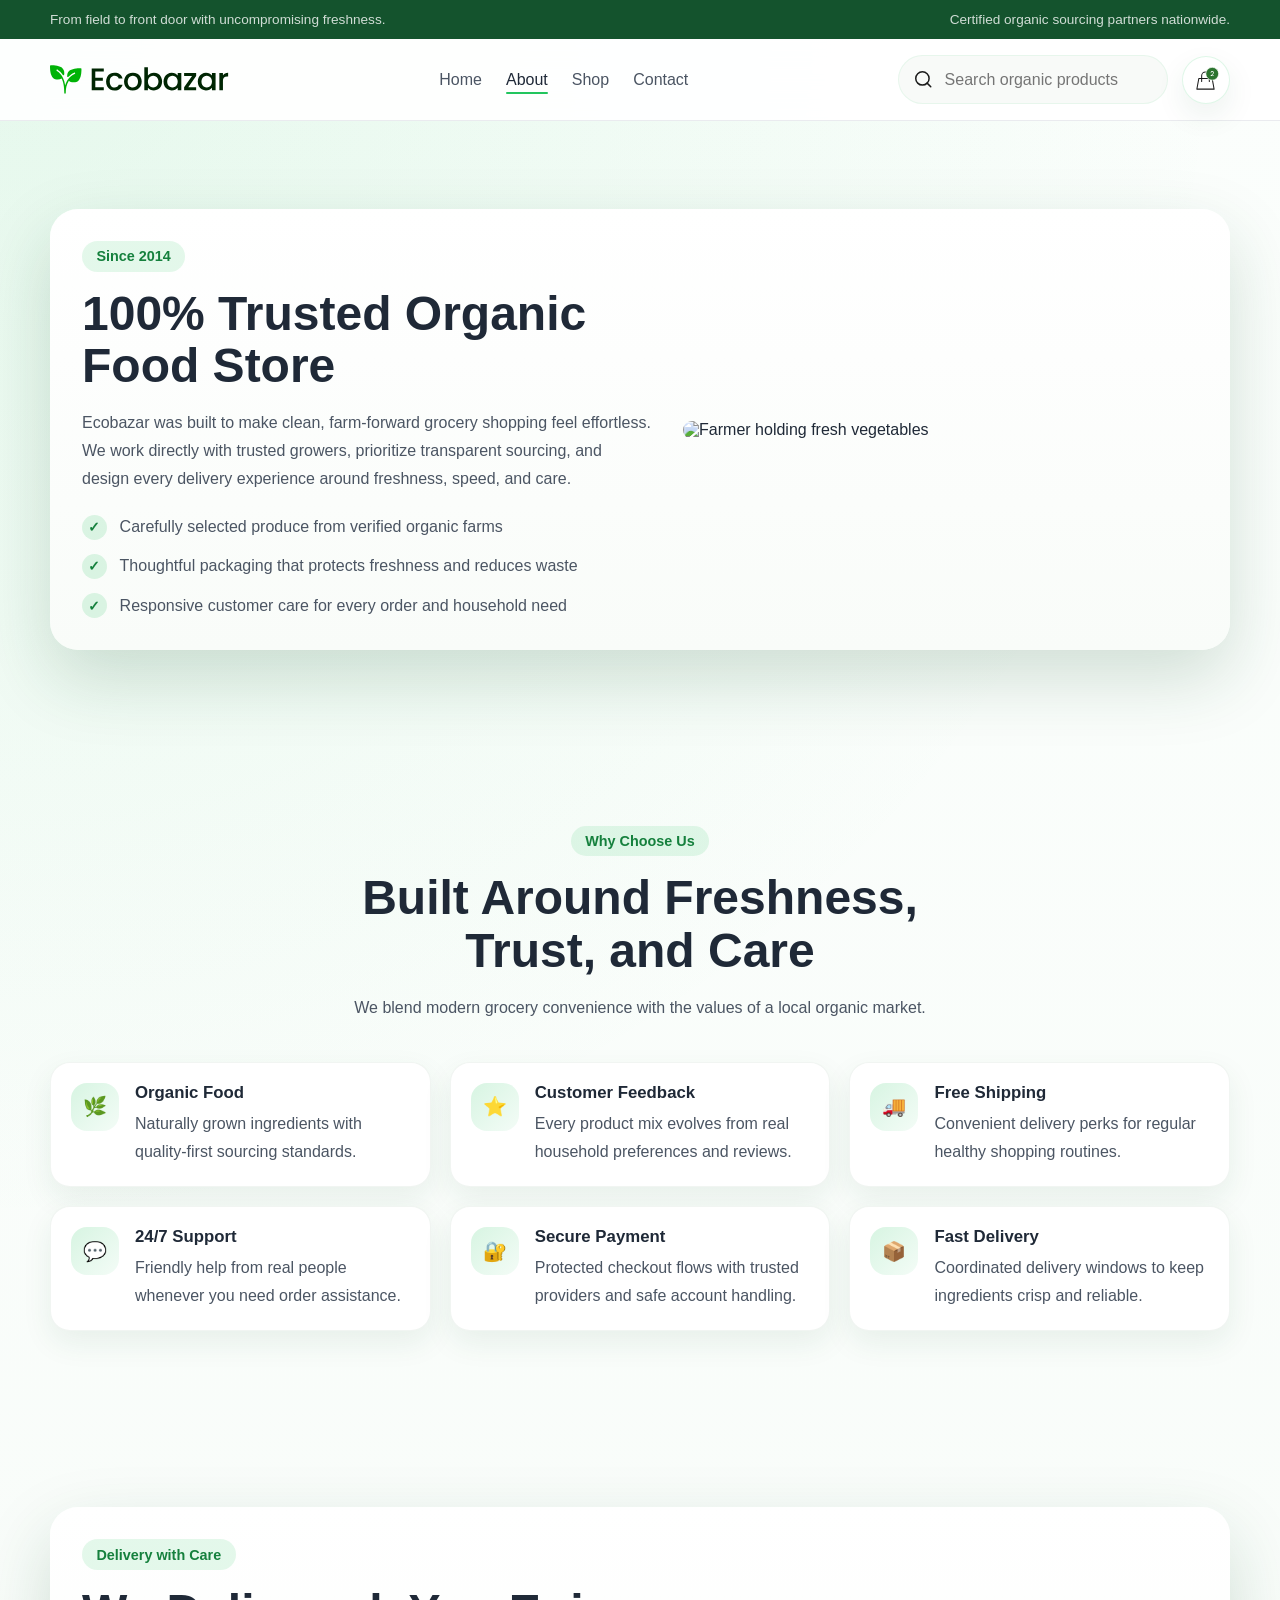
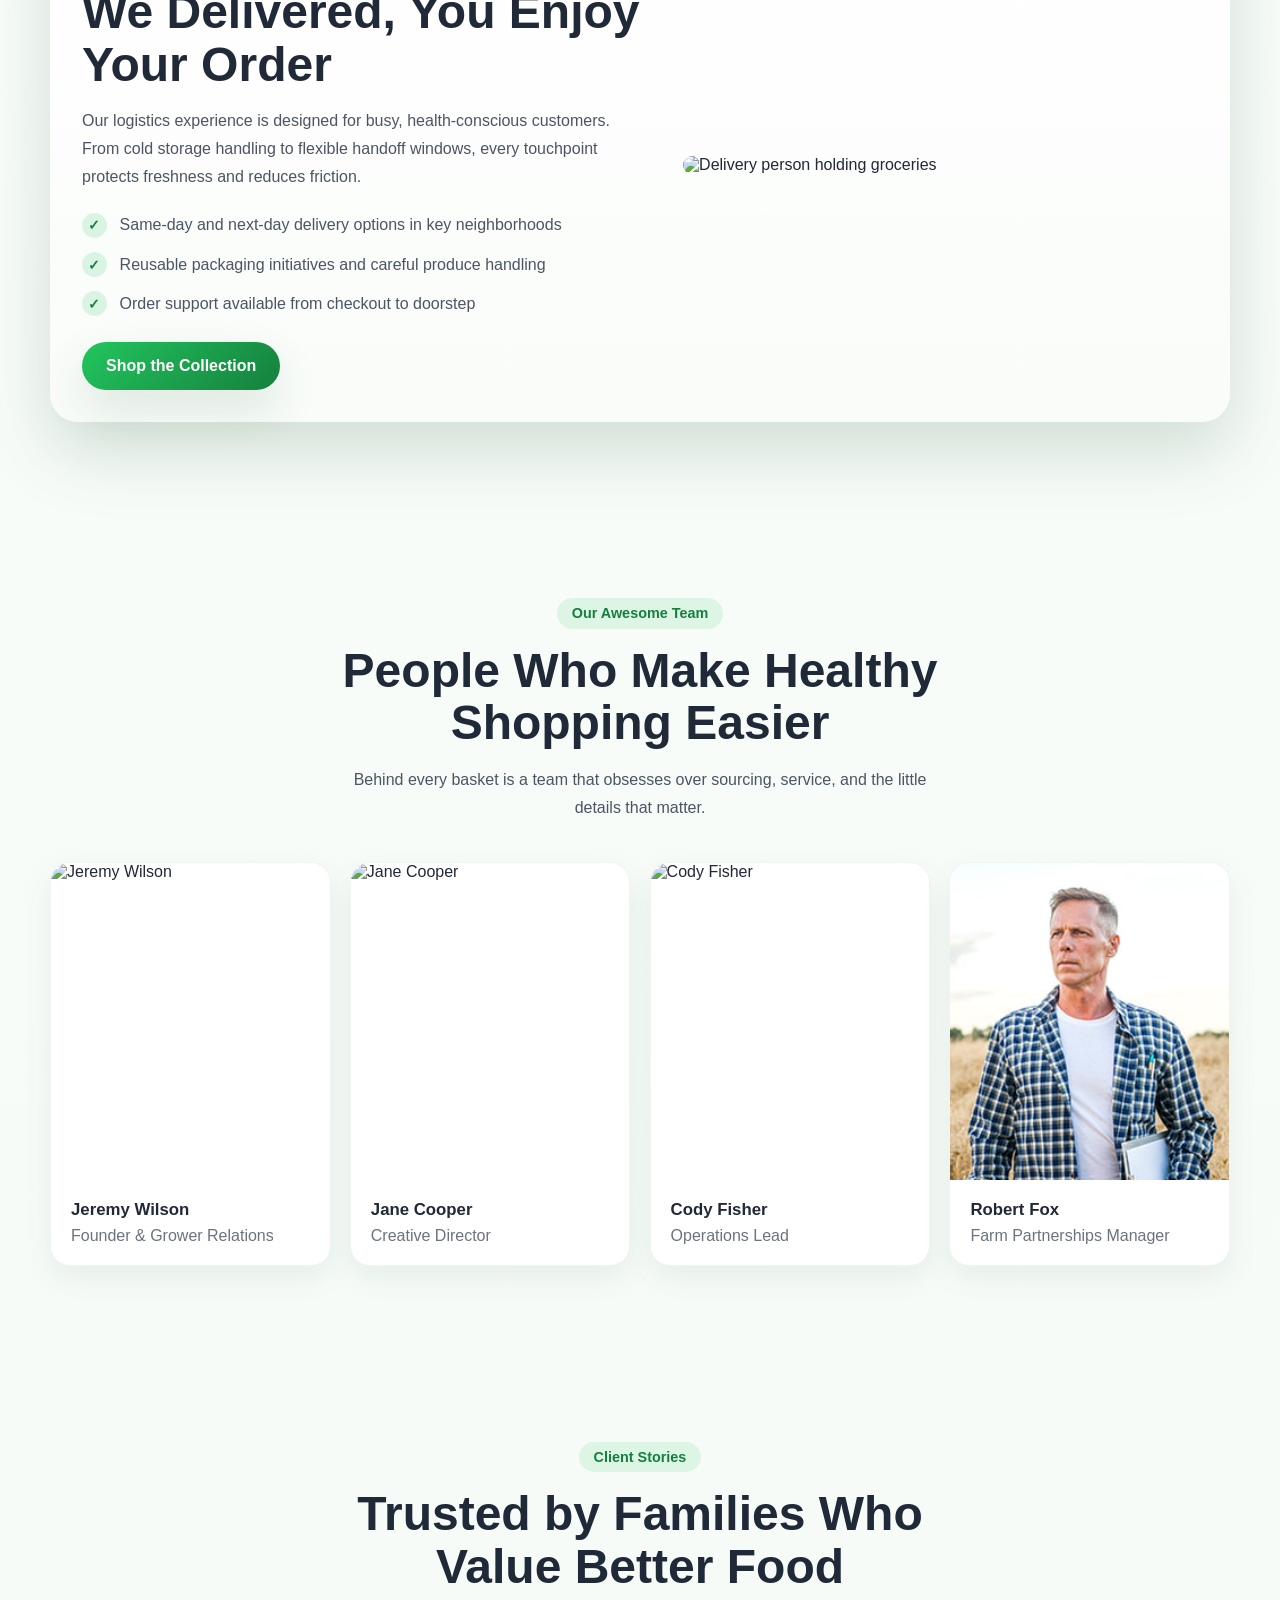
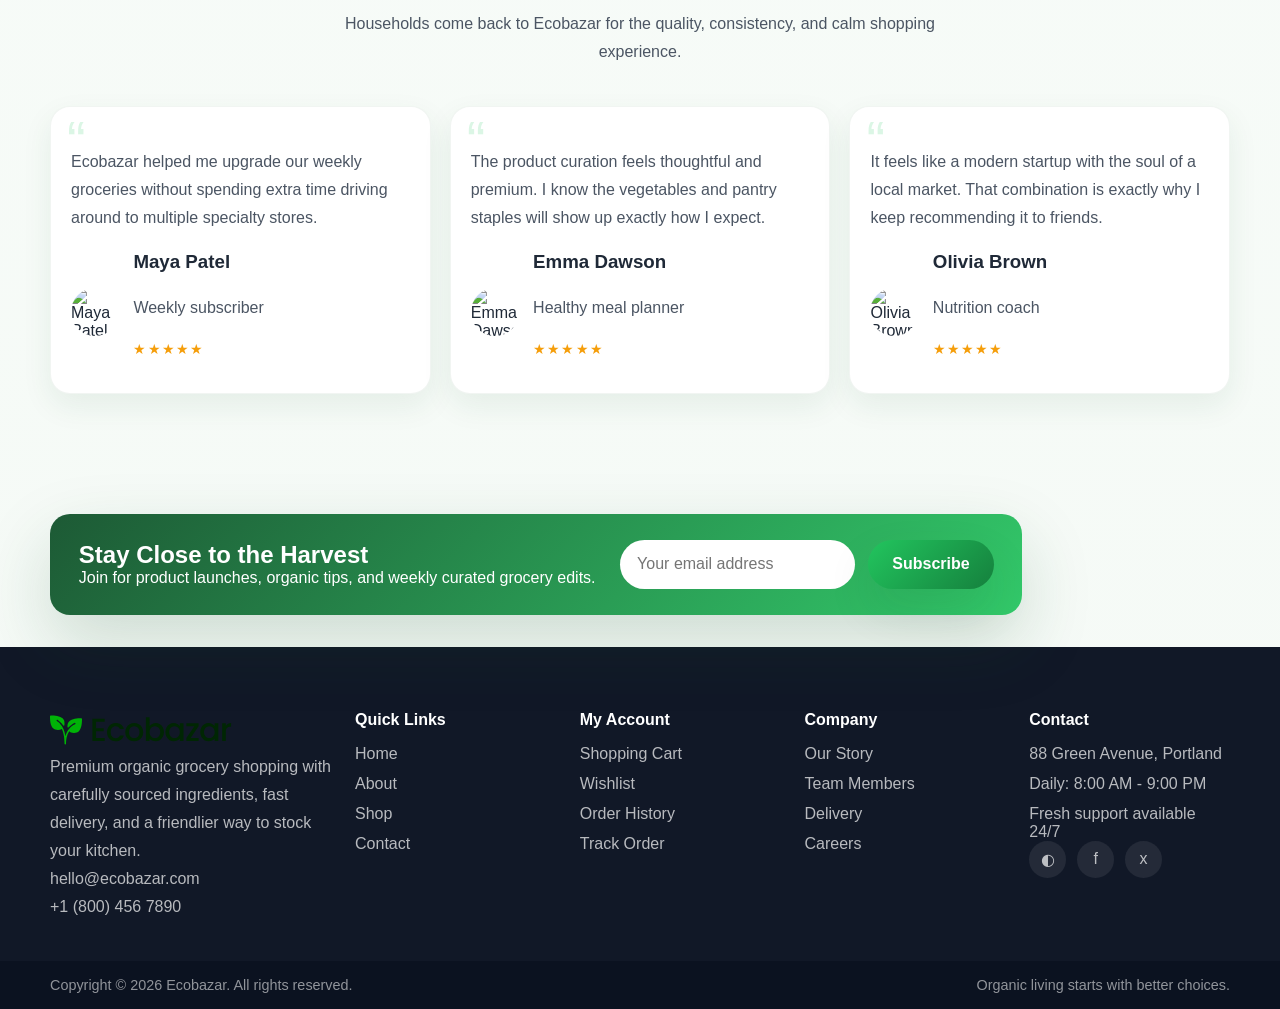
==== commit a18fdd4b: "fixProblems" ====
--- a/about.html
+++ b/about.html
@@ -205,7 +205,7 @@
                 </div>
               </article>
               <article class="team-card">
-                <img src="https://images.unsplash.com/photo-1502767089025-6572583495b0?auto=format&fit=crop&w=700&q=80" alt="Robert Fox" />
+                <img src="./images/robert fox.jpg" alt="Robert Fox" />
                 <div class="team-copy">
                   <h3>Robert Fox</h3>
                   <p>Farm Partnerships Manager</p>
@@ -294,8 +294,7 @@
           <div class="footer-grid">
             <div class="footer-column">
               <a class="logo" href="index.html">
-                <span class="logo-mark">🍃</span>
-                <span>Ecobazar</span>
+                <img src="./images/escobarlogo.svg" alt="">
               </a>
               <p>
                 Premium organic grocery shopping with carefully sourced ingredients, fast delivery,
--- a/style.css
+++ b/style.css
@@ -146,6 +146,10 @@
    color: white; font-weight: 800; font-size: 1.3rem; }
 .logo span { color: var(--accent); }
 
+.feature__services {
+  width: 25px;
+}
+
 
 .mobile-only-menu {
   display: none;
